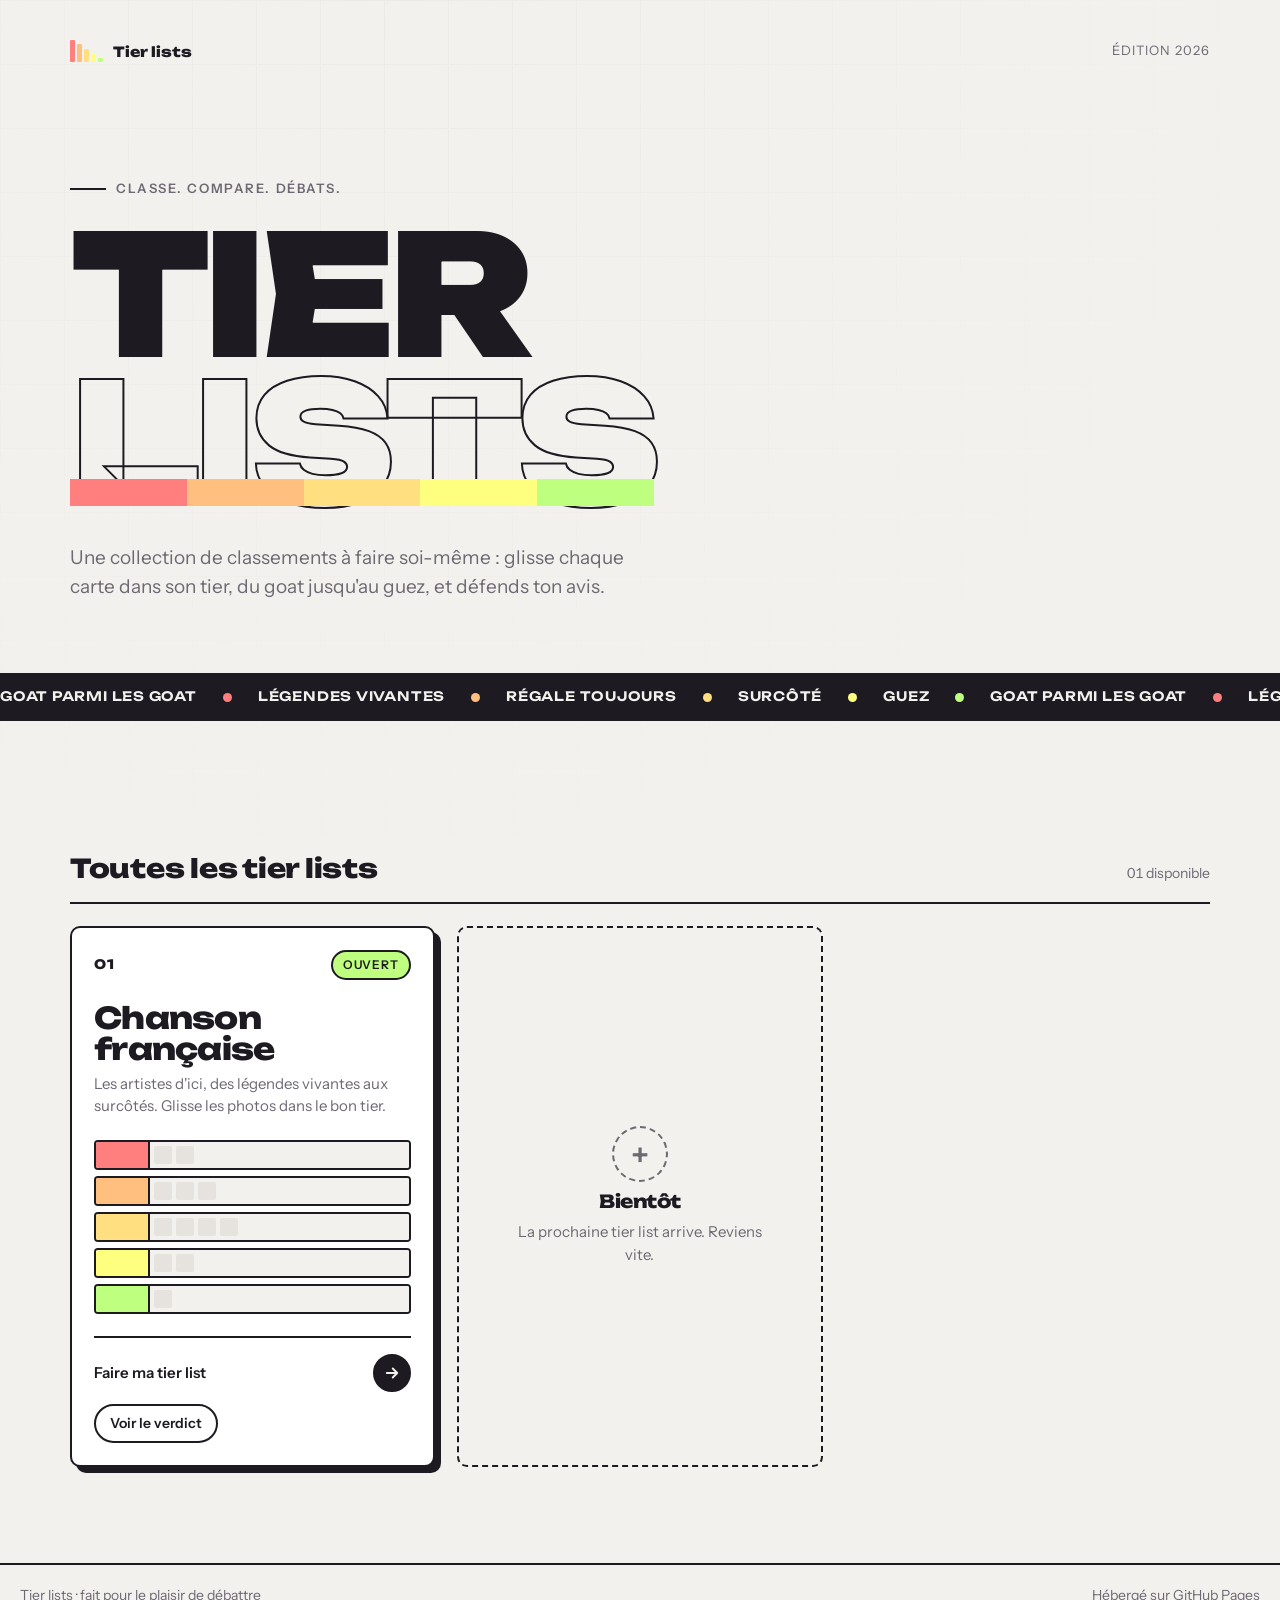
==== index.html @ a7c3432d "Add files via upload" ====
<!doctype html>
<html lang="fr">
<head>
<meta charset="utf-8">
<meta name="viewport" content="width=device-width,initial-scale=1,viewport-fit=cover">
<title>Tier lists</title>
<meta name="description" content="Une collection de tier lists à classer, glisser, débattre.">
<link rel="preconnect" href="https://fonts.googleapis.com">
<link rel="preconnect" href="https://fonts.gstatic.com" crossorigin>
<link rel="stylesheet" href="https://fonts.googleapis.com/css2?family=Unbounded:wght@500;800;900&family=Instrument+Sans:wght@400;500;600&display=swap">
<style>
:root{
  --bg:#f3f1ee; --paper:#ffffff; --ink:#1d1a21; --muted:#6e6873; --soft:#e6e2de;
  --accent:#3a2f8f;
  --t1:#ff7f7f; --t2:#ffbf7f; --t3:#ffdf7f; --t4:#ffff7f; --t5:#bfff7f;
  --font-display:"Unbounded","Arial Black",system-ui,sans-serif;
  --font-body:"Instrument Sans",system-ui,-apple-system,"Segoe UI",sans-serif;
  color-scheme:light;
}
@media (prefers-color-scheme:dark){
  :root{
    --bg:#141218; --paper:#1d1a23; --ink:#f1edf5; --muted:#a39dac; --soft:#2a2631;
    --accent:#b9b0ff; color-scheme:dark;
  }
}
*{box-sizing:border-box}
html{scroll-behavior:smooth}
body{
  margin:0;background:var(--bg);color:var(--ink);
  font-family:var(--font-body);font-size:16px;line-height:1.5;
  min-height:100svh;display:flex;flex-direction:column;overflow-x:hidden;
  -webkit-font-smoothing:antialiased;
}
/* subtle grid backdrop */
body::before{
  content:"";position:fixed;inset:0;pointer-events:none;z-index:0;
  background-image:
    linear-gradient(var(--soft) 1px,transparent 1px),
    linear-gradient(90deg,var(--soft) 1px,transparent 1px);
  background-size:64px 64px;
  opacity:.45;
  mask-image:radial-gradient(ellipse at 30% 0%,#000 0%,transparent 70%);
  -webkit-mask-image:radial-gradient(ellipse at 30% 0%,#000 0%,transparent 70%);
}
.wrap{
  position:relative;z-index:1;width:100%;max-width:1180px;margin:0 auto;flex:1;
  padding:clamp(20px,4vw,40px) max(20px,env(safe-area-inset-right)) 0 max(20px,env(safe-area-inset-left));
  display:flex;flex-direction:column;
}

/* top bar */
.top{display:flex;justify-content:space-between;align-items:center;gap:16px;font-size:13px;letter-spacing:.08em;text-transform:uppercase;color:var(--muted)}
.logo{display:flex;align-items:center;gap:10px;color:var(--ink);font-family:var(--font-display);font-weight:800;font-size:14px;letter-spacing:0;text-transform:none}
.logo i{display:grid;grid-template-columns:repeat(5,5px);gap:2px;align-items:end;height:22px}
.logo i b{display:block;width:5px;border-radius:1px}
.logo i b:nth-child(1){height:100%;background:var(--t1)}
.logo i b:nth-child(2){height:80%;background:var(--t2)}
.logo i b:nth-child(3){height:60%;background:var(--t3)}
.logo i b:nth-child(4){height:40%;background:var(--t4)}
.logo i b:nth-child(5){height:20%;background:var(--t5)}

/* hero */
.hero{padding:clamp(40px,9vw,110px) 0 clamp(32px,6vw,64px)}
.eyebrow{
  display:inline-flex;align-items:center;gap:10px;font-size:13px;font-weight:600;
  letter-spacing:.12em;text-transform:uppercase;color:var(--muted);margin:0 0 22px;
}
.eyebrow::before{content:"";width:36px;height:2px;background:var(--ink)}
h1{
  font-family:var(--font-display);font-weight:900;margin:0;
  font-size:clamp(46px,13.5vw,168px);line-height:.88;letter-spacing:-.045em;
  text-transform:uppercase;
}
h1 span{display:block}
h1 .l2{
  color:transparent;-webkit-text-stroke:2px var(--ink);
  position:relative;width:fit-content;
}
h1 .l2::after{
  content:"";position:absolute;left:0;right:0;bottom:.06em;height:.16em;
  background:linear-gradient(90deg,var(--t1) 0 20%,var(--t2) 20% 40%,var(--t3) 40% 60%,var(--t4) 60% 80%,var(--t5) 80% 100%);
  mix-blend-mode:normal;
}
.lede{max-width:46ch;margin:28px 0 0;color:var(--muted);font-size:clamp(16px,2vw,19px);text-wrap:pretty}

/* ticker */
.ticker{
  position:relative;z-index:1;border-block:2px solid var(--ink);overflow:hidden;
  background:var(--ink);color:var(--bg);margin-top:8px;
}
.ticker .track{display:flex;width:max-content;animation:slide 32s linear infinite}
.ticker span{
  font-family:var(--font-display);font-weight:600;font-size:13px;letter-spacing:.06em;text-transform:uppercase;
  padding:12px 0;white-space:nowrap;display:flex;align-items:center;
}
.ticker span::after{content:"";width:9px;height:9px;margin:0 26px;border-radius:50%;background:var(--c,var(--t1))}
@keyframes slide{to{transform:translateX(-50%)}}

/* section head */
.shead{display:flex;justify-content:space-between;align-items:baseline;gap:16px;margin:clamp(48px,8vw,88px) 0 22px;
  padding-bottom:14px;border-bottom:2px solid var(--ink)}
.shead h2{font-family:var(--font-display);font-weight:800;font-size:clamp(18px,2.6vw,26px);margin:0;letter-spacing:-.01em}
.shead small{font-variant-numeric:tabular-nums;color:var(--muted);font-size:14px}

/* cards */
.grid{display:grid;grid-template-columns:repeat(auto-fill,minmax(min(100%,340px),1fr));gap:22px;padding-bottom:clamp(48px,8vw,96px)}
.card{
  position:relative;display:flex;flex-direction:column;gap:22px;min-height:360px;
  padding:22px;border:2px solid var(--ink);border-radius:10px;background:var(--paper);
  color:inherit;text-decoration:none;
  box-shadow:6px 6px 0 var(--ink);
  transition:transform .18s cubic-bezier(.2,.8,.2,1),box-shadow .18s cubic-bezier(.2,.8,.2,1);
}
.card.live:hover,.card.live:focus-visible{transform:translate(-3px,-3px);box-shadow:10px 10px 0 var(--ink)}
.card.live:active{transform:translate(4px,4px);box-shadow:2px 2px 0 var(--ink)}
.card.live:focus-visible{outline:3px solid var(--accent);outline-offset:4px}
.num{font-family:var(--font-display);font-weight:800;font-size:13px;letter-spacing:.06em;display:flex;justify-content:space-between;align-items:center}
.tag{font-family:var(--font-body);font-weight:600;font-size:12px;letter-spacing:.08em;text-transform:uppercase;
  padding:4px 10px;border:2px solid var(--ink);border-radius:99px;background:var(--t5);color:#1d1a21}

/* mini tier preview */
.mini{display:flex;flex-direction:column;gap:6px;margin-top:auto}
.mini div{display:flex;height:30px;border-radius:4px;overflow:hidden;border:2px solid var(--ink)}
.mini em{width:54px;flex:none;border-right:2px solid var(--ink)}
.mini u{flex:1;display:flex;gap:4px;padding:4px;background:var(--bg);text-decoration:none;overflow:hidden}
.mini s{
  width:18px;flex:none;border-radius:2px;background:var(--soft);
  transform:translateX(0);transition:transform .35s cubic-bezier(.2,.8,.2,1),background .2s;
}
.mini div:nth-child(1) em{background:var(--t1)}
.mini div:nth-child(2) em{background:var(--t2)}
.mini div:nth-child(3) em{background:var(--t3)}
.mini div:nth-child(4) em{background:var(--t4)}
.mini div:nth-child(5) em{background:var(--t5)}
.card.live:hover .mini s{background:var(--ink)}
.card.live:hover .mini div:nth-child(odd) s{transform:translateX(8px)}
.card.live:hover .mini div:nth-child(even) s{transform:translateX(16px)}

.card h3{font-family:var(--font-display);font-weight:800;font-size:clamp(24px,3vw,30px);line-height:1.05;letter-spacing:-.025em;margin:0}
.card p{margin:8px 0 0;color:var(--muted);font-size:15px}
.actions{display:flex;flex-direction:column;gap:12px;padding-top:16px;border-top:2px solid var(--ink)}
.go{
  display:flex;align-items:center;justify-content:space-between;gap:12px;
  font-weight:600;font-size:15px;color:inherit;text-decoration:none;
}
/* le lien principal couvre toute la carte */
.go.main::after{content:"";position:absolute;inset:0;border-radius:8px}
.card.live:has(.go:focus-visible){outline:3px solid var(--accent);outline-offset:4px}
.go:focus-visible{outline:none}
.go.alt{
  position:relative;z-index:2;align-self:flex-start;font-size:14px;
  padding:7px 14px;border:2px solid var(--ink);border-radius:99px;background:var(--paper);
  transition:background .15s,color .15s;
}
.go.alt:hover,.go.alt:focus-visible{background:var(--ink);color:var(--bg)}
.go.alt:focus-visible{outline:3px solid var(--accent);outline-offset:3px}
.go b{
  width:38px;height:38px;border-radius:50%;border:2px solid var(--ink);display:grid;place-items:center;
  background:var(--ink);color:var(--bg);transition:transform .25s cubic-bezier(.2,.8,.2,1),background .2s;
}
.go svg{width:18px;height:18px}
.card.live:hover .go b{transform:rotate(-45deg);background:var(--t3);color:#1d1a21}

/* placeholder */
.card.soon{
  border-style:dashed;box-shadow:none;background:transparent;
  align-items:center;justify-content:center;text-align:center;color:var(--muted);gap:10px;
}
.card.soon .plus{
  width:56px;height:56px;border-radius:50%;border:2px dashed var(--muted);display:grid;place-items:center;
  font-family:var(--font-display);font-size:26px;font-weight:500;
}
.card.soon h3{font-size:18px;color:var(--ink)}
.card.soon p{margin:0;max-width:26ch}

footer{
  position:relative;z-index:1;border-top:2px solid var(--ink);
  padding:20px max(20px,env(safe-area-inset-right)) calc(20px + env(safe-area-inset-bottom)) max(20px,env(safe-area-inset-left));
  display:flex;flex-wrap:wrap;justify-content:space-between;gap:8px 24px;color:var(--muted);font-size:14px;
}

/* entrance */
.rise{opacity:0;transform:translateY(18px);animation:rise .7s cubic-bezier(.2,.8,.2,1) forwards}
.rise:nth-child(2){animation-delay:.08s}.rise:nth-child(3){animation-delay:.16s}.rise:nth-child(4){animation-delay:.24s}
@keyframes rise{to{opacity:1;transform:none}}

@media (max-width:520px){
  .top .meta{display:none}
  h1 .l2{-webkit-text-stroke-width:1.5px}
  .card{min-height:0}
}
@media (prefers-reduced-motion:reduce){
  *,*::before,*::after{animation:none!important;transition:none!important}
  .rise{opacity:1;transform:none}
}
</style>
</head>
<body>
<div class="wrap">
  <header class="top">
    <div class="logo"><i aria-hidden="true"><b></b><b></b><b></b><b></b><b></b></i>Tier lists</div>
    <div class="meta">Édition 2026</div>
  </header>

  <section class="hero">
    <p class="eyebrow rise">Classe. Compare. Débats.</p>
    <h1 class="rise" aria-label="Tier lists">
      <span>Tier</span>
      <span class="l2">Lists</span>
    </h1>
    <p class="lede rise">Une collection de classements à faire soi-même : glisse chaque carte dans son tier, du goat jusqu'au guez, et défends ton avis.</p>
  </section>
</div>

<div class="ticker" aria-hidden="true">
  <div class="track">
    <span style="--c:var(--t1)">Goat parmi les goat</span>
    <span style="--c:var(--t2)">Légendes vivantes</span>
    <span style="--c:var(--t3)">Régale toujours</span>
    <span style="--c:var(--t4)">Surcôté</span>
    <span style="--c:var(--t5)">Guez</span>
    <span style="--c:var(--t1)">Goat parmi les goat</span>
    <span style="--c:var(--t2)">Légendes vivantes</span>
    <span style="--c:var(--t3)">Régale toujours</span>
    <span style="--c:var(--t4)">Surcôté</span>
    <span style="--c:var(--t5)">Guez</span>
    <span style="--c:var(--t1)">Goat parmi les goat</span>
    <span style="--c:var(--t2)">Légendes vivantes</span>
    <span style="--c:var(--t3)">Régale toujours</span>
    <span style="--c:var(--t4)">Surcôté</span>
    <span style="--c:var(--t5)">Guez</span>
    <span style="--c:var(--t1)">Goat parmi les goat</span>
    <span style="--c:var(--t2)">Légendes vivantes</span>
    <span style="--c:var(--t3)">Régale toujours</span>
    <span style="--c:var(--t4)">Surcôté</span>
    <span style="--c:var(--t5)">Guez</span>
  </div>
</div>

<main class="wrap" id="liste">
  <div class="shead">
    <h2>Toutes les tier lists</h2>
    <small>01 disponible</small>
  </div>

  <div class="grid">
    <!-- Pour ajouter une tier list : dupliquer ce bloc <article class="card live"> et changer les deux href, le titre et la description. -->
    <article class="card live rise">
      <div class="num"><span>01</span><span class="tag">Ouvert</span></div>
      <div>
        <h3>Chanson française</h3>
        <p>Les artistes d'ici, des légendes vivantes aux surcôtés. Glisse les photos dans le bon tier.</p>
      </div>
      <div class="mini" aria-hidden="true">
        <div><em></em><u><s></s><s></s></u></div>
        <div><em></em><u><s></s><s></s><s></s></u></div>
        <div><em></em><u><s></s><s></s><s></s><s></s></u></div>
        <div><em></em><u><s></s><s></s></u></div>
        <div><em></em><u><s></s></u></div>
      </div>
      <div class="actions">
        <a class="go main" href="chanson-francaise/">
          <span>Faire ma tier list</span>
          <b><svg viewBox="0 0 24 24" fill="none" stroke="currentColor" stroke-width="2.5" stroke-linecap="round" stroke-linejoin="round"><path d="M5 12h14M13 6l6 6-6 6"/></svg></b>
        </a>
        <a class="go alt" href="chanson-francaise/verdict.html">Voir le verdict</a>
      </div>
    </article>

    <div class="card soon rise" aria-label="Prochainement">
      <div class="plus" aria-hidden="true">+</div>
      <h3>Bientôt</h3>
      <p>La prochaine tier list arrive. Reviens vite.</p>
    </div>
  </div>
</main>

<footer>
  <span>Tier lists · fait pour le plaisir de débattre</span>
  <span>Hébergé sur GitHub Pages</span>
</footer>
</body>
</html>
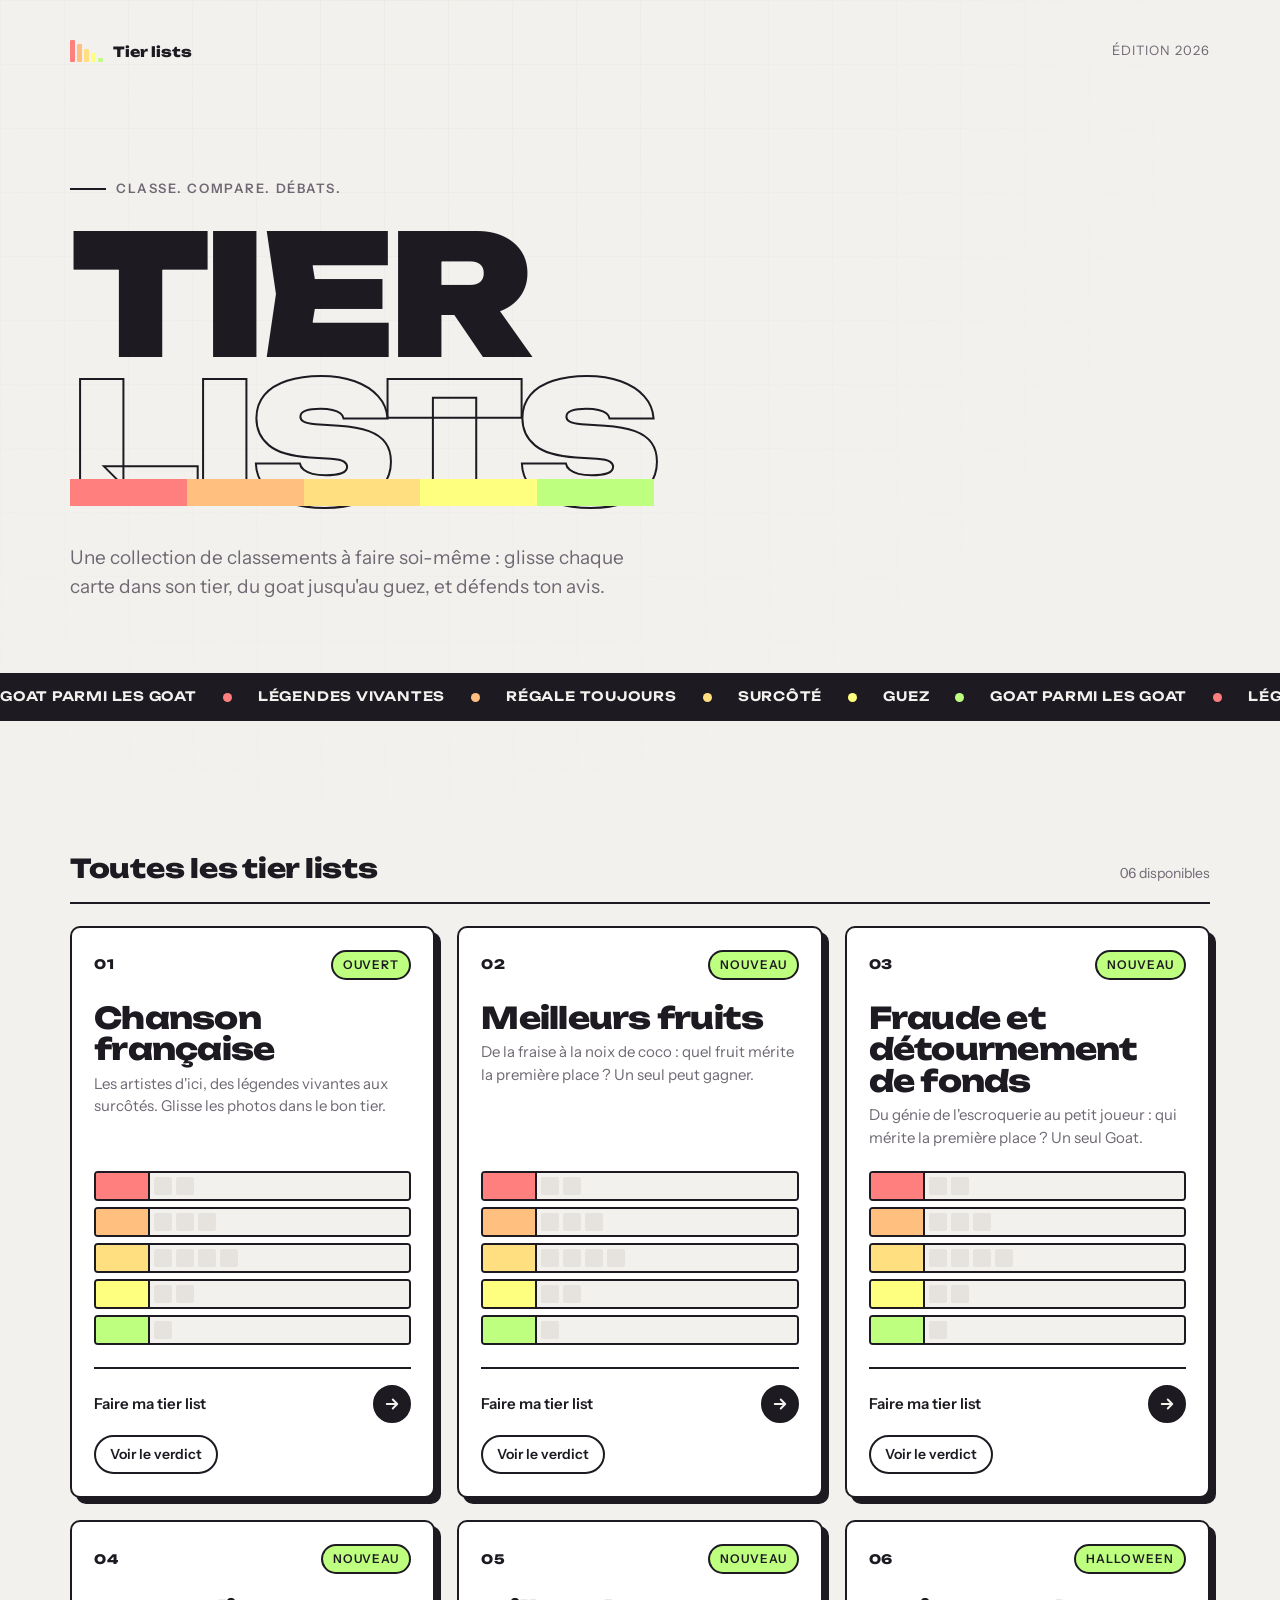
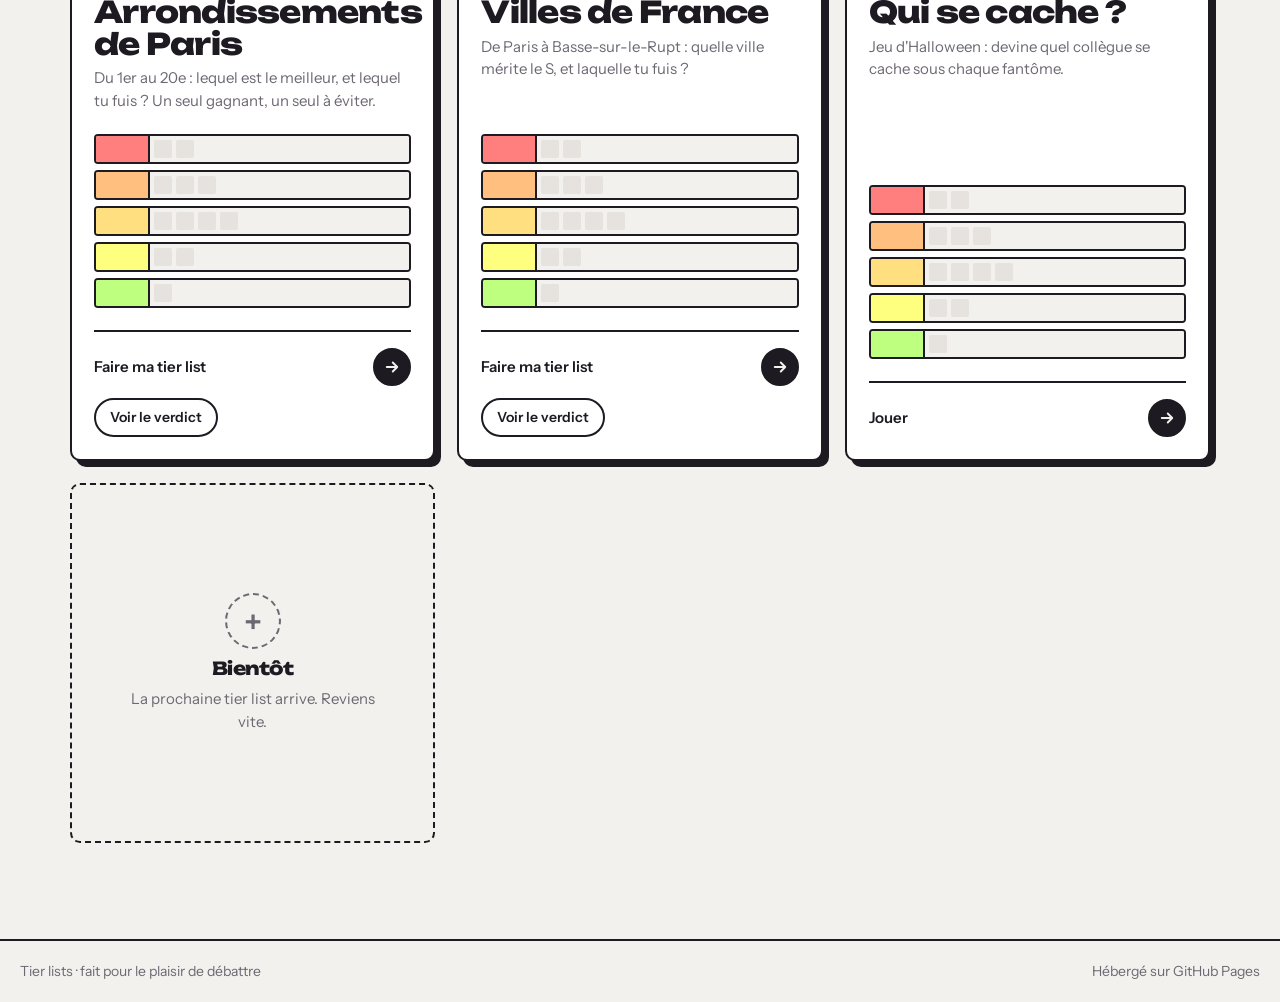
==== commit 90610f2e: "Ajoute le jeu « Qui se cache ? » et un bouton « Jouer » pour les jeux dans le menu Co-Authored-By: C" ====
--- a/index.html
+++ b/index.html
@@ -240,44 +240,47 @@
 <main class="wrap" id="liste">
   <div class="shead">
     <h2>Toutes les tier lists</h2>
-    <small>01 disponible</small>
+    <small id="count"></small>
   </div>
 
-  <div class="grid">
-    <!-- Pour ajouter une tier list : dupliquer ce bloc <article class="card live"> et changer les deux href, le titre et la description. -->
+  <div class="grid" id="grid">
+    <noscript><p>Active JavaScript pour voir les tier lists.</p></noscript>
+  </div>
+</main>
+
+<footer>
+  <span>Tier lists · fait pour le plaisir de débattre</span>
+  <span>Hébergé sur GitHub Pages</span>
+</footer>
+<!-- La liste des tier lists se modifie dans listes.js -->
+<script>document.write('<script src="listes.js?t='+Date.now()+'"><\/script>')</script>
+<script>
+(function(){
+  const L = (Array.isArray(window.LISTES) ? window.LISTES : []).filter(l => l.actif !== false);
+  const esc = s=>String(s==null?"":s).replace(/[&<>"]/g,c=>({"&":"&amp;","<":"&lt;",">":"&gt;",'"':"&quot;"}[c]));
+  const mini = '<div class="mini" aria-hidden="true"><div><em></em><u><s></s><s></s></u></div><div><em></em><u><s></s><s></s><s></s></u></div><div><em></em><u><s></s><s></s><s></s><s></s></u></div><div><em></em><u><s></s><s></s></u></div><div><em></em><u><s></s></u></div></div>';
+  const arrow = '<b><svg viewBox="0 0 24 24" fill="none" stroke="currentColor" stroke-width="2.5" stroke-linecap="round" stroke-linejoin="round"><path d="M5 12h14M13 6l6 6-6 6"/></svg></b>';
+  const cards = L.map((l,i)=>`
     <article class="card live rise">
-      <div class="num"><span>01</span><span class="tag">Ouvert</span></div>
-      <div>
-        <h3>Chanson française</h3>
-        <p>Les artistes d'ici, des légendes vivantes aux surcôtés. Glisse les photos dans le bon tier.</p>
+      <div class="num"><span>${String(i+1).padStart(2,"0")}</span><span class="tag">${esc(l.statut||"Ouvert")}</span></div>
+      <div><h3>${esc(l.titre)}</h3><p>${esc(l.description)}</p></div>
+      ${mini}
+      <div class="actions">
+        ${l.type === "jeu"
+          ? `<a class="go main" href="${esc(l.dossier)}/"><span>Jouer</span>${arrow}</a>`
+          : `<a class="go main" href="${esc(l.dossier)}/"><span>Faire ma tier list</span>${arrow}</a>
+        <a class="go alt" href="${esc(l.dossier)}/verdict.html">Voir le verdict</a>`}
       </div>
-      <div class="mini" aria-hidden="true">
-        <div><em></em><u><s></s><s></s></u></div>
-        <div><em></em><u><s></s><s></s><s></s></u></div>
-        <div><em></em><u><s></s><s></s><s></s><s></s></u></div>
-        <div><em></em><u><s></s><s></s></u></div>
-        <div><em></em><u><s></s></u></div>
-      </div>
-      <div class="actions">
-        <a class="go main" href="chanson-francaise/">
-          <span>Faire ma tier list</span>
-          <b><svg viewBox="0 0 24 24" fill="none" stroke="currentColor" stroke-width="2.5" stroke-linecap="round" stroke-linejoin="round"><path d="M5 12h14M13 6l6 6-6 6"/></svg></b>
-        </a>
-        <a class="go alt" href="chanson-francaise/verdict.html">Voir le verdict</a>
-      </div>
-    </article>
-
+    </article>`).join("");
+  const soon = `
     <div class="card soon rise" aria-label="Prochainement">
       <div class="plus" aria-hidden="true">+</div>
       <h3>Bientôt</h3>
       <p>La prochaine tier list arrive. Reviens vite.</p>
-    </div>
-  </div>
-</main>
-
-<footer>
-  <span>Tier lists · fait pour le plaisir de débattre</span>
-  <span>Hébergé sur GitHub Pages</span>
-</footer>
+    </div>`;
+  document.getElementById("grid").innerHTML = cards + soon;
+  document.getElementById("count").textContent = String(L.length).padStart(2,"0") + (L.length>1 ? " disponibles" : " disponible");
+})();
+</script>
 </body>
 </html>
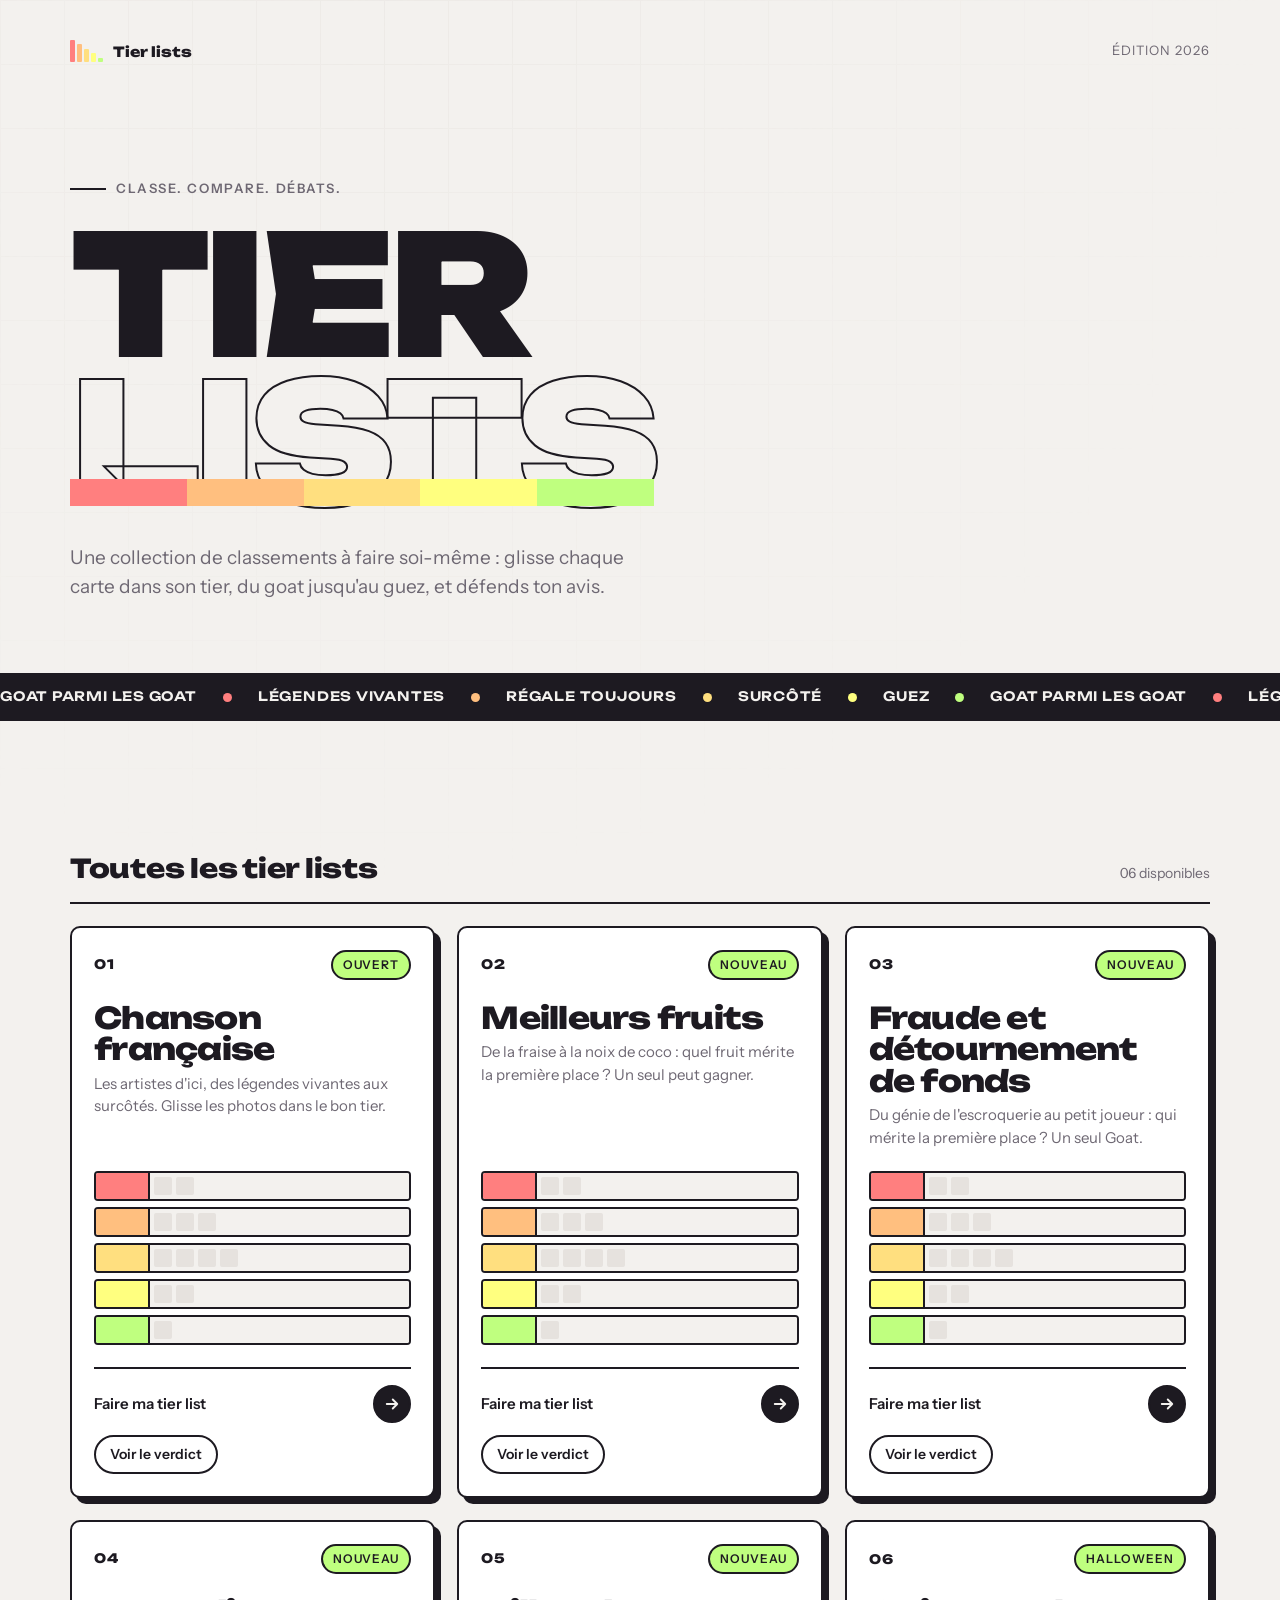
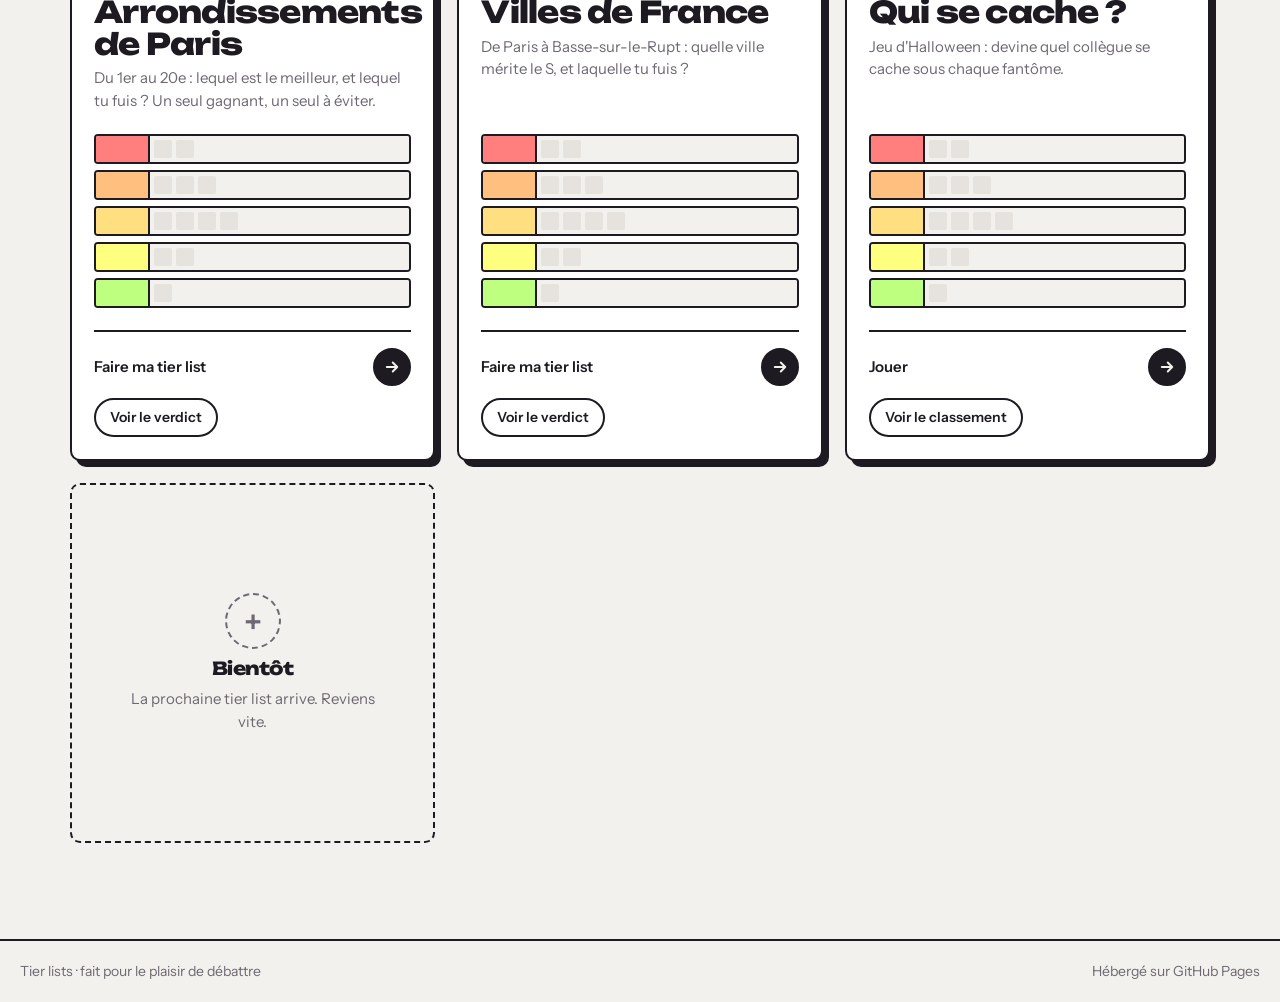
==== commit 1eaf1b79: "Qui se cache ? : chacun joue seul, classement sur une page à part Co-Authored-By: Claude Opus 5.5 <n" ====
--- a/index.html
+++ b/index.html
@@ -267,7 +267,8 @@
       ${mini}
       <div class="actions">
         ${l.type === "jeu"
-          ? `<a class="go main" href="${esc(l.dossier)}/"><span>Jouer</span>${arrow}</a>`
+          ? `<a class="go main" href="${esc(l.dossier)}/"><span>Jouer</span>${arrow}</a>
+        <a class="go alt" href="${esc(l.dossier)}/classement.html">Voir le classement</a>`
           : `<a class="go main" href="${esc(l.dossier)}/"><span>Faire ma tier list</span>${arrow}</a>
         <a class="go alt" href="${esc(l.dossier)}/verdict.html">Voir le verdict</a>`}
       </div>
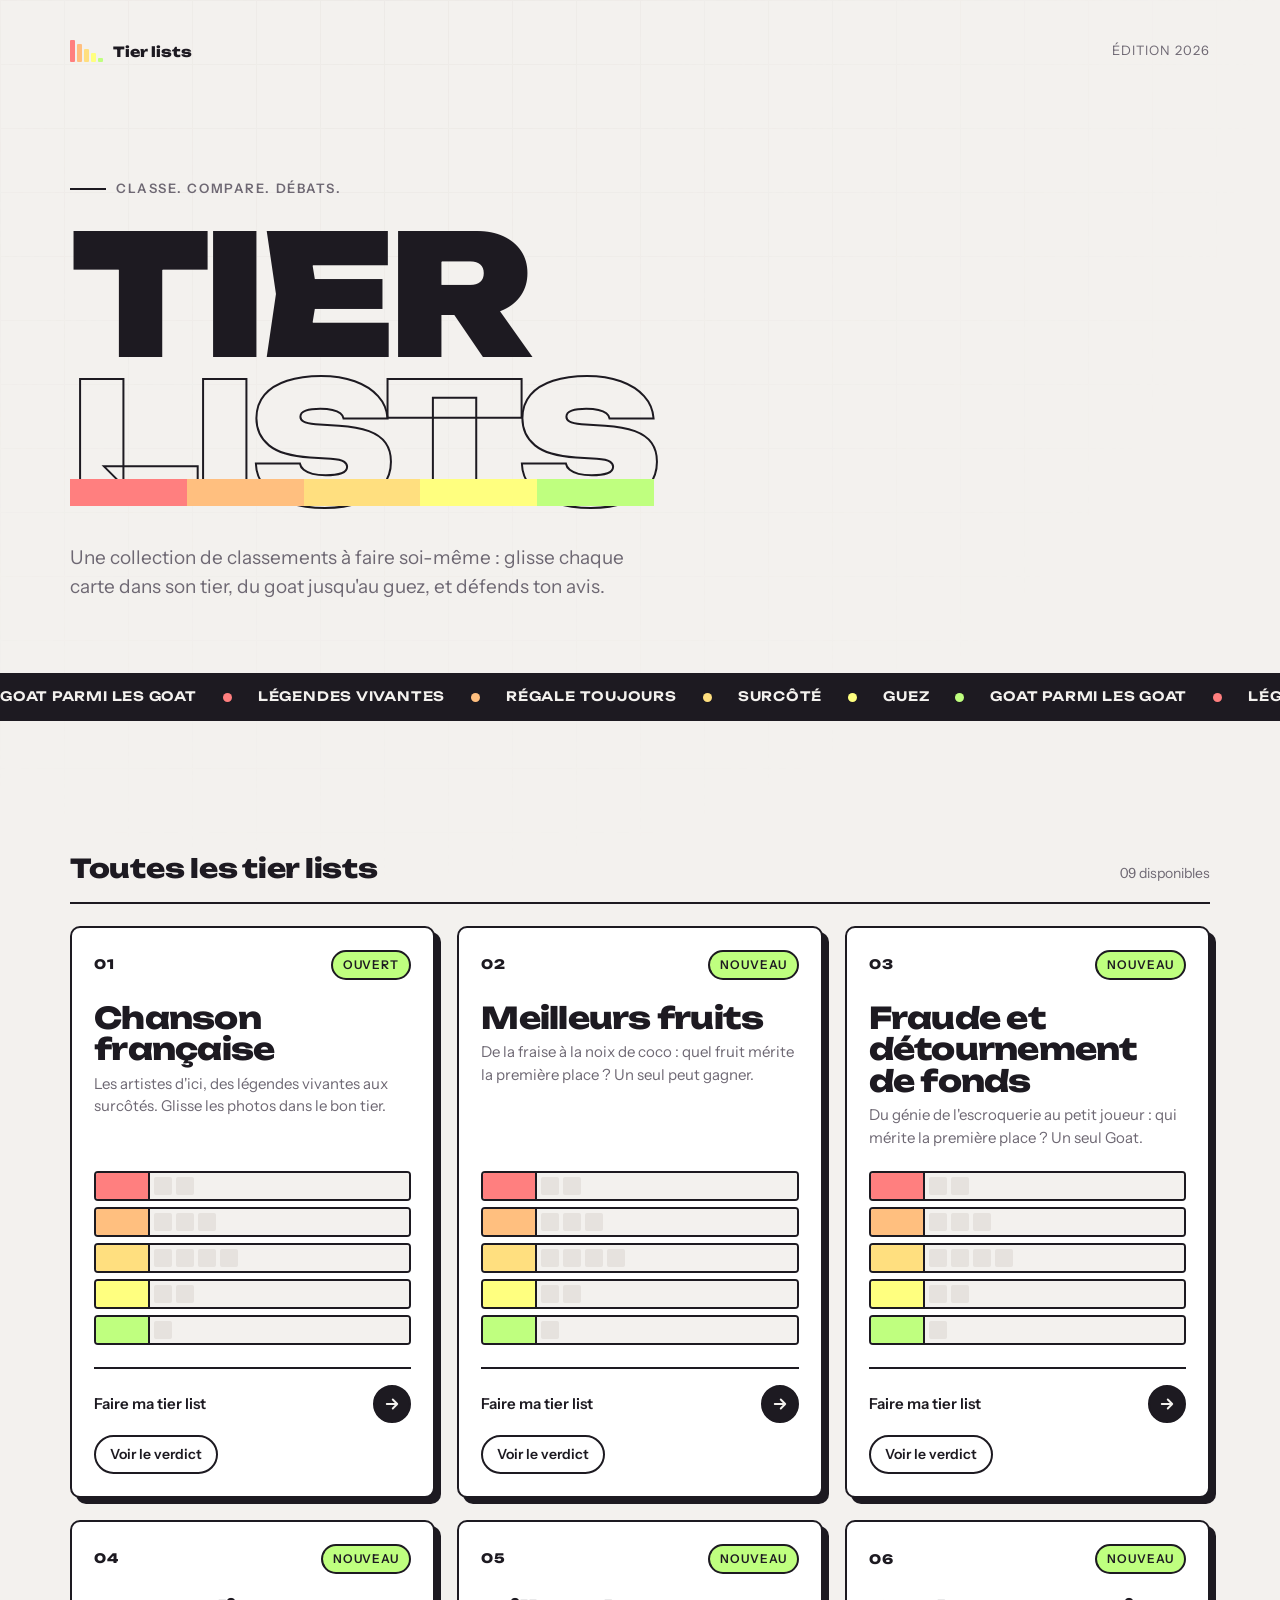
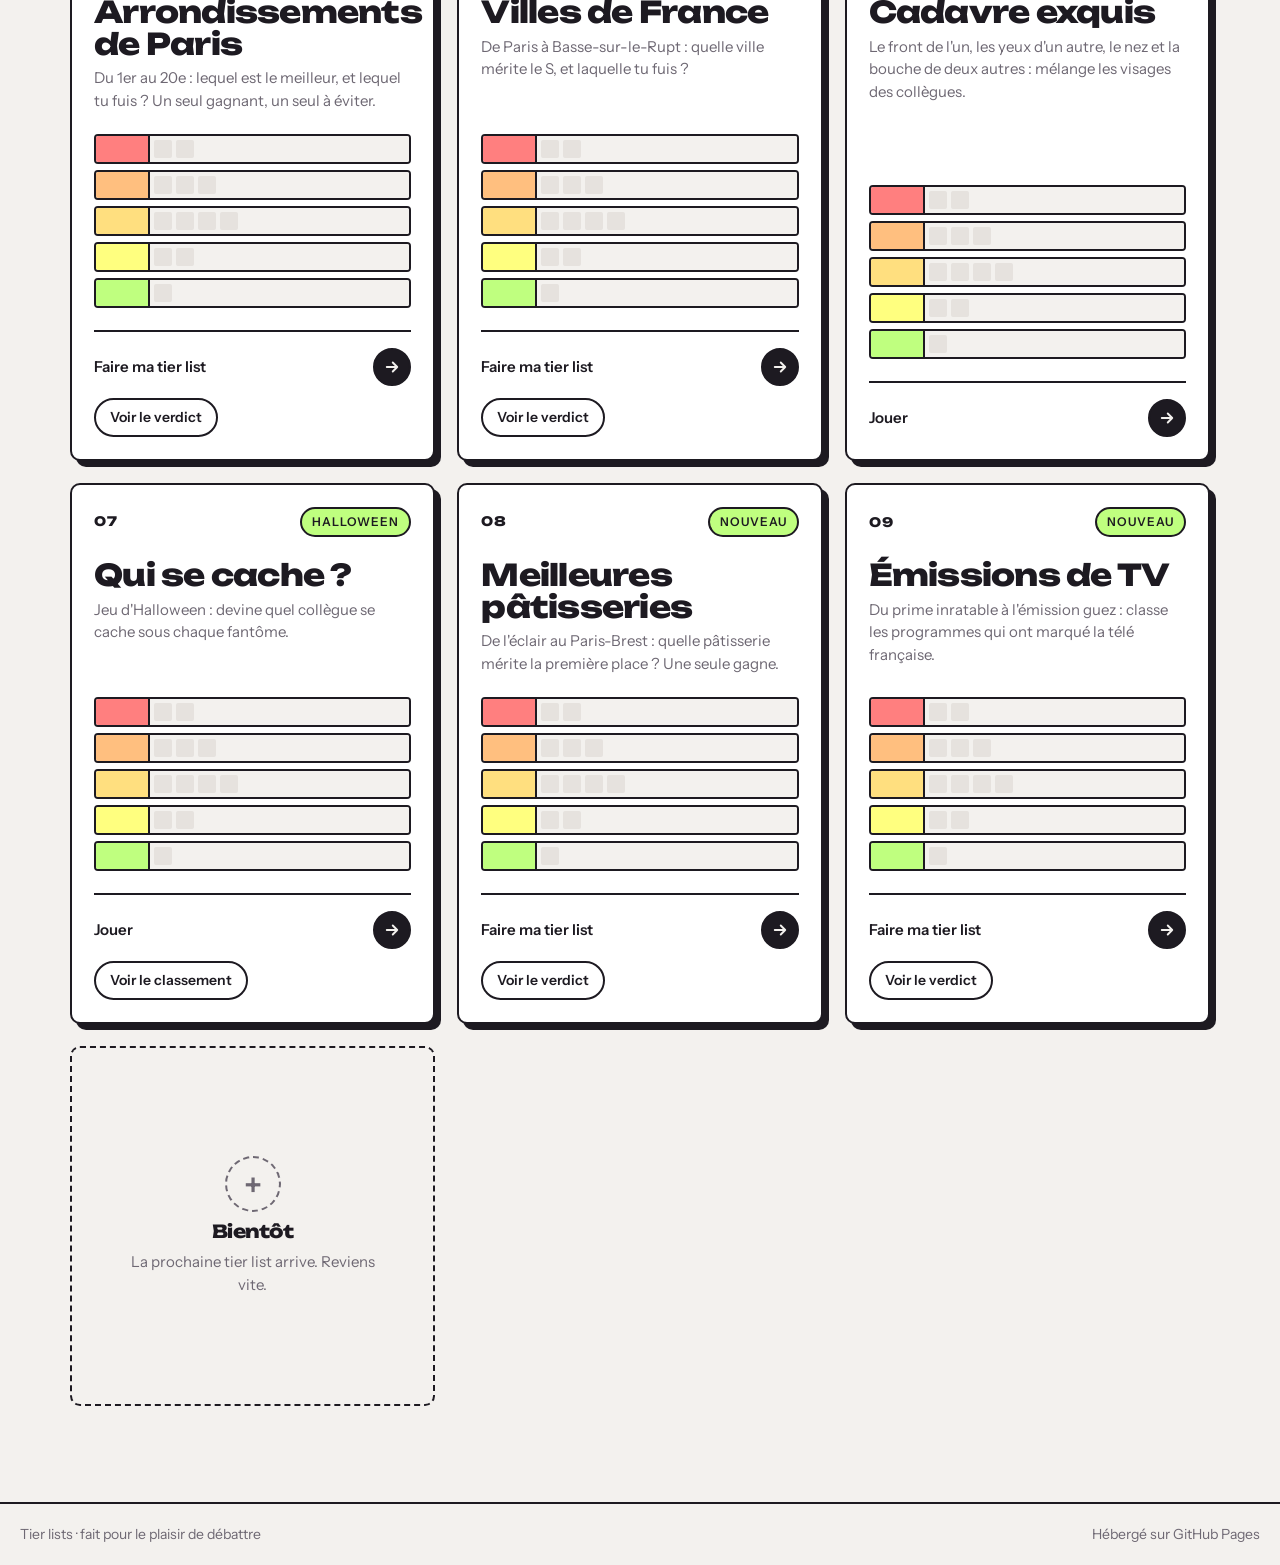
==== commit 857b51f7: "Cadavre exquis : mélangeur de visages libre, sans score ni classement Co-Authored-By: Claude Opus 5." ====
--- a/index.html
+++ b/index.html
@@ -268,7 +268,7 @@
       <div class="actions">
         ${l.type === "jeu"
           ? `<a class="go main" href="${esc(l.dossier)}/"><span>Jouer</span>${arrow}</a>
-        <a class="go alt" href="${esc(l.dossier)}/classement.html">Voir le classement</a>`
+        ${l.classement === false ? "" : `<a class="go alt" href="${esc(l.dossier)}/classement.html">Voir le classement</a>`}`
           : `<a class="go main" href="${esc(l.dossier)}/"><span>Faire ma tier list</span>${arrow}</a>
         <a class="go alt" href="${esc(l.dossier)}/verdict.html">Voir le verdict</a>`}
       </div>
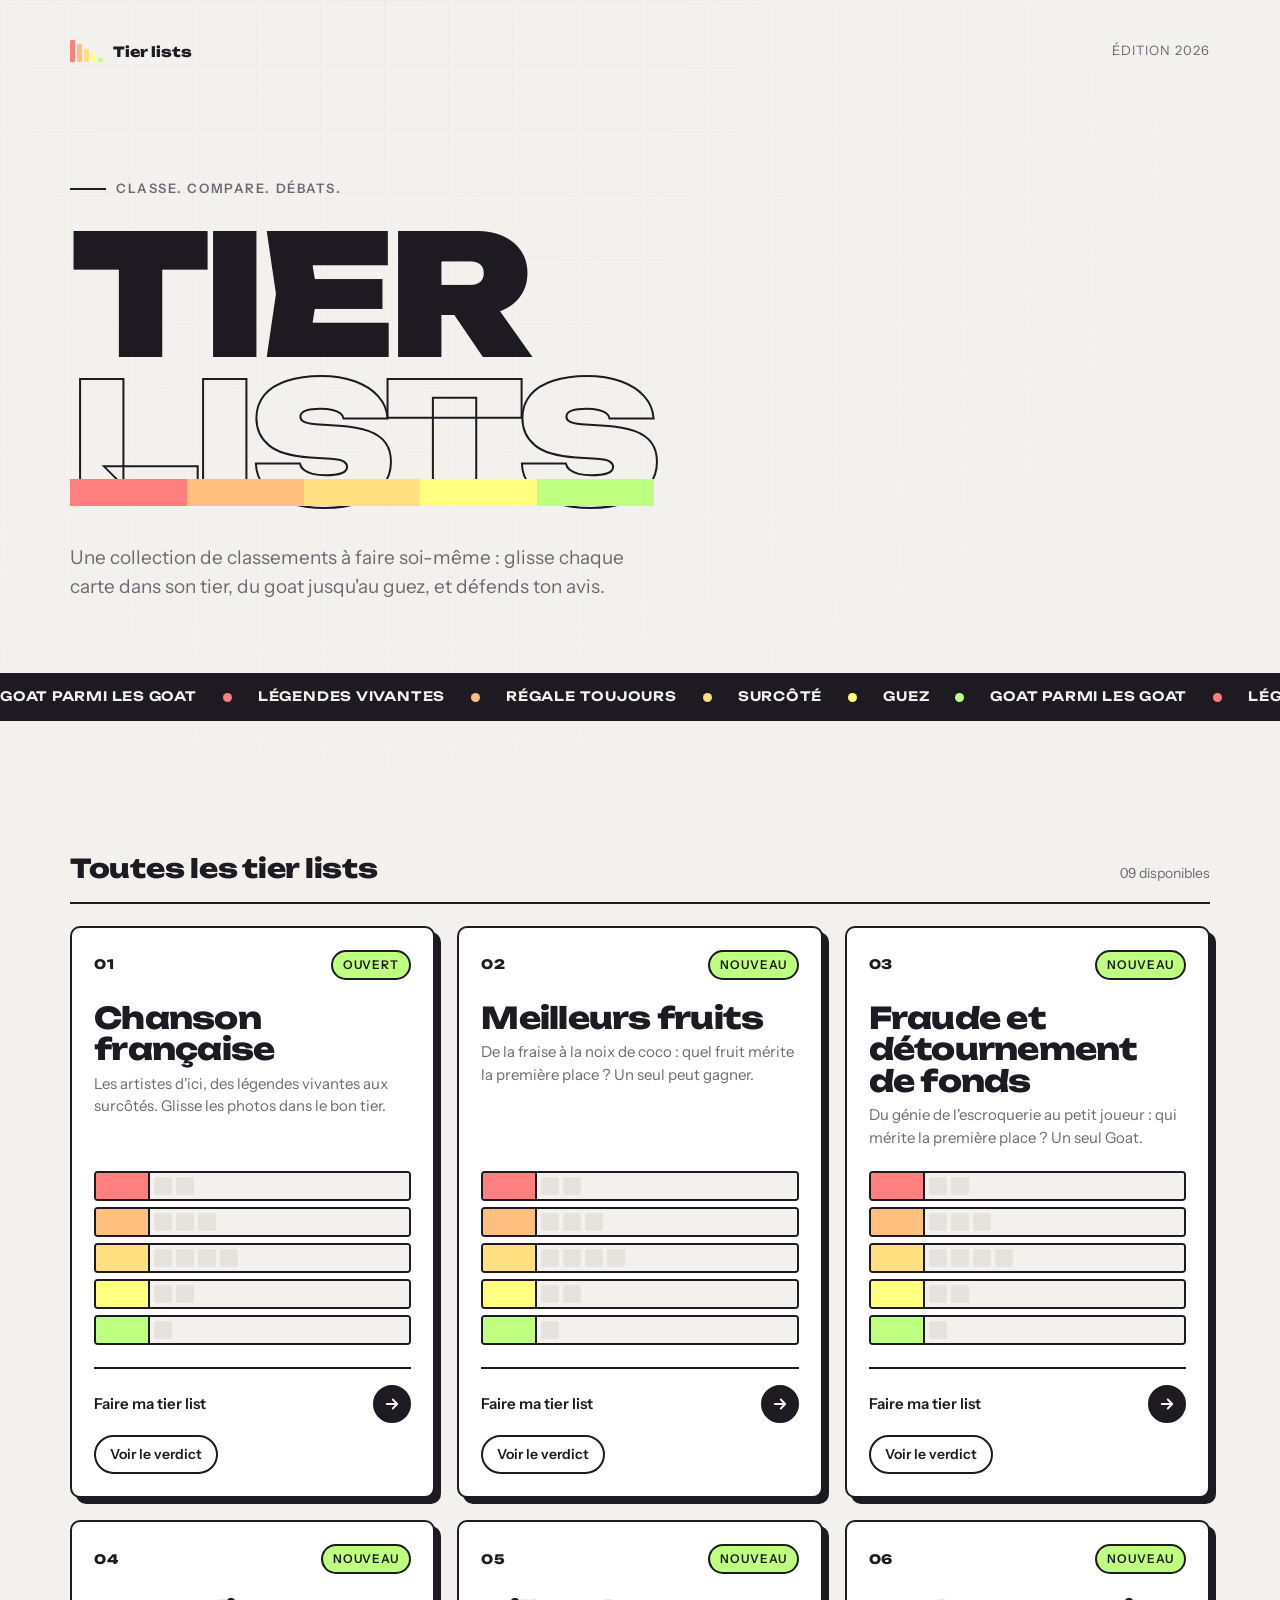
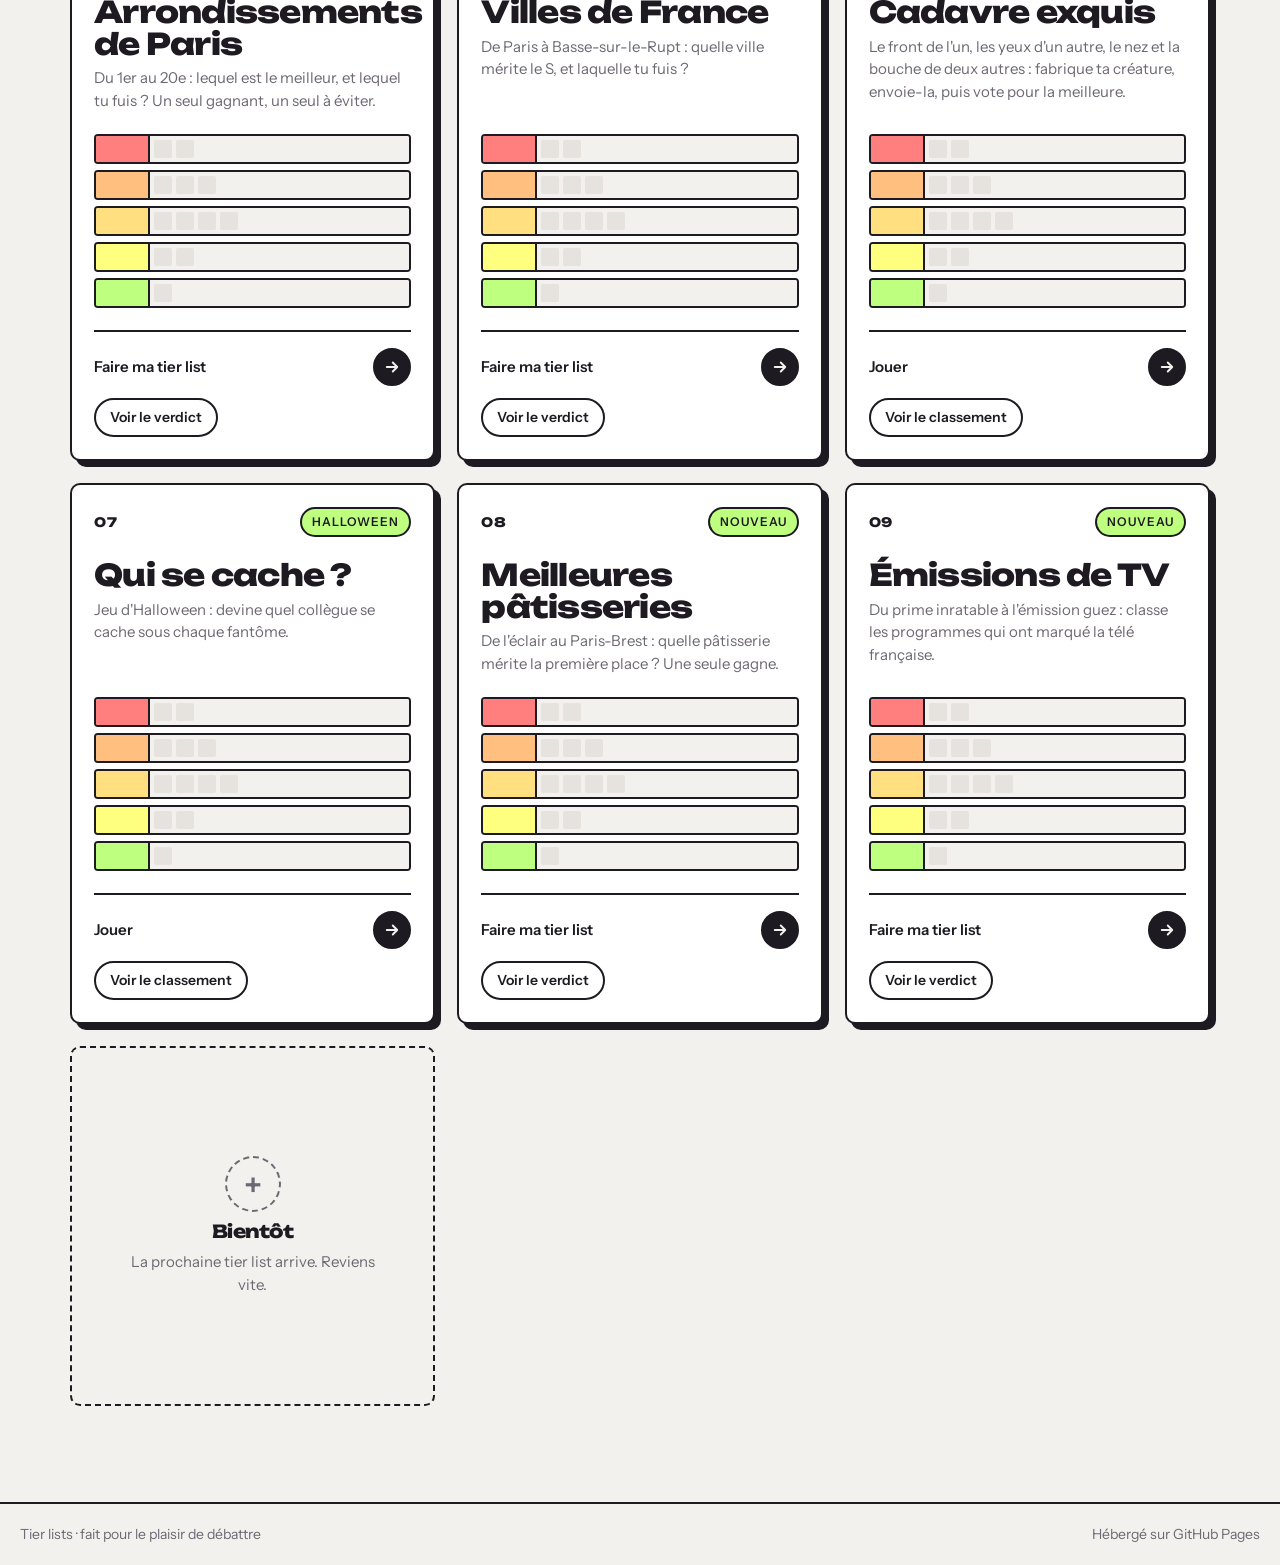
==== commit 9d38350b: "Cadavre exquis : chacun envoie sa créature avec son prénom, puis vote pour sa préférée Co-Authored-B" ====
--- a/index.html
+++ b/index.html
@@ -268,7 +268,7 @@
       <div class="actions">
         ${l.type === "jeu"
           ? `<a class="go main" href="${esc(l.dossier)}/"><span>Jouer</span>${arrow}</a>
-        ${l.classement === false ? "" : `<a class="go alt" href="${esc(l.dossier)}/classement.html">Voir le classement</a>`}`
+        <a class="go alt" href="${esc(l.dossier)}/classement.html">Voir le classement</a>`
           : `<a class="go main" href="${esc(l.dossier)}/"><span>Faire ma tier list</span>${arrow}</a>
         <a class="go alt" href="${esc(l.dossier)}/verdict.html">Voir le verdict</a>`}
       </div>
